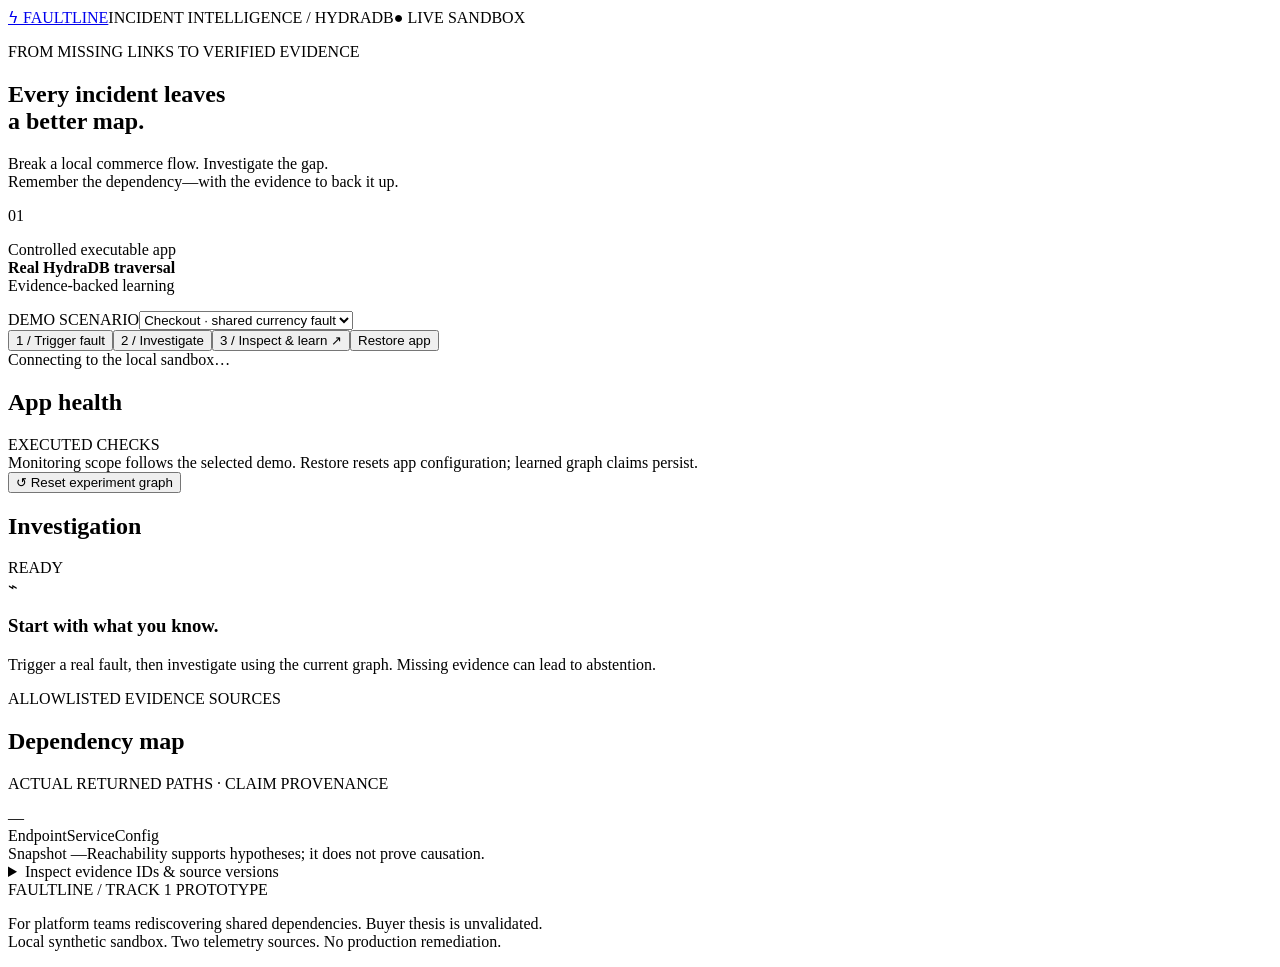
==== web/index.html @ 055523d1 "Build interactive incident demo and headless browser checks" ====
<!doctype html>
<html lang="en"><head><meta charset="utf-8"><meta name="viewport" content="width=device-width,initial-scale=1"><link rel="icon" href="data:,"><title>FAULTLINE — evidence changes the investigation</title><link rel="stylesheet" href="/style.css"></head>
<body><header><a class="brand" href="/" aria-label="Faultline home"><span class="mark">ϟ</span> FAULTLINE</a><span class="kicker">INCIDENT INTELLIGENCE / HYDRADB</span><span class="live" id="mode">● LIVE SANDBOX</span></header>
<main><section class="intro"><div><p class="eyebrow">FROM MISSING LINKS TO VERIFIED EVIDENCE</p><h1>Every incident leaves<br>a better map.</h1><p class="subtitle">Break a local commerce flow. Investigate the gap.<br>Remember the dependency—with the evidence to back it up.</p></div><aside class="scope"><span class="number">01</span><p>Controlled executable app<br><b>Real HydraDB traversal</b><br>Evidence-backed learning</p></aside></section>
<section class="toolbar" aria-label="Sandbox controls"><div class="scenario"><label for="scenario">DEMO SCENARIO</label><select id="scenario"><option value="demo-currency">Checkout · shared currency fault</option><option value="demo-transfer">Refunds · transfer incident</option><option value="demo-billing">All flows · billing fault</option><option value="demo-inventory">Checkout · inventory fault</option></select></div><button id="trigger">1 / Trigger fault</button><button id="diagnose">2 / Investigate</button><button id="learn" class="primary">3 / Inspect & learn <span>↗</span></button><button id="restore" class="quiet">Restore app</button></section>
<div id="notice" role="status" aria-live="polite">Connecting to the local sandbox…</div>
<section class="workspace"><aside class="panel health"><div class="panel-head"><h2>App health</h2><span class="tiny">EXECUTED CHECKS</span></div><div id="health"></div><div class="health-note">Monitoring scope follows the selected demo. Restore resets app configuration; learned graph claims persist.</div><button id="reset" class="reset">↺ Reset experiment graph</button></aside>
<section class="panel investigation"><div class="panel-head"><h2>Investigation</h2><span id="diagnosis-status" class="badge">READY</span></div><div id="diagnosis"><div class="empty"><span class="cross">⌁</span><h3>Start with what you know.</h3><p>Trigger a real fault, then investigate using the current graph. Missing evidence can lead to abstention.</p></div></div><div class="source-section"><p class="eyebrow">ALLOWLISTED EVIDENCE SOURCES</p><div id="sources"></div></div></section>
<section class="panel graph-panel"><div class="panel-head"><div><h2>Dependency map</h2><p class="tiny">ACTUAL RETURNED PATHS · CLAIM PROVENANCE</p></div><span id="graph-count" class="badge">—</span></div><div class="legend"><span><i class="endpoint"></i>Endpoint</span><span><i class="service"></i>Service</span><span><i class="config"></i>Config</span></div><div id="graph" role="img" aria-label="Dependency paths returned by HydraDB"></div><div class="graph-footer"><span id="manifest">Snapshot —</span><span>Reachability supports hypotheses; it does not prove causation.</span></div></section></section>
<section class="panel results" id="results-section" hidden><div class="panel-head"><div><p class="eyebrow">FROZEN PROTOCOL / V1</p><h2>Does the next investigation get better?</h2></div><button id="replay" class="quiet">Replay recorded development run ↗</button></div><div id="result-caption" class="subtitle"></div><div id="chart"></div><div id="result-legend" class="legend"></div><p id="ablation" class="health-note"></p></section>
<details class="panel evidence"><summary>Inspect evidence IDs & source versions</summary><pre id="evidence">No evidence loaded.</pre></details>
<footer><span>FAULTLINE / TRACK 1 PROTOTYPE</span><p>For platform teams rediscovering shared dependencies. Buyer thesis is unvalidated.<br>Local synthetic sandbox. Two telemetry sources. No production remediation.</p></footer></main><script src="/app.js"></script></body></html>
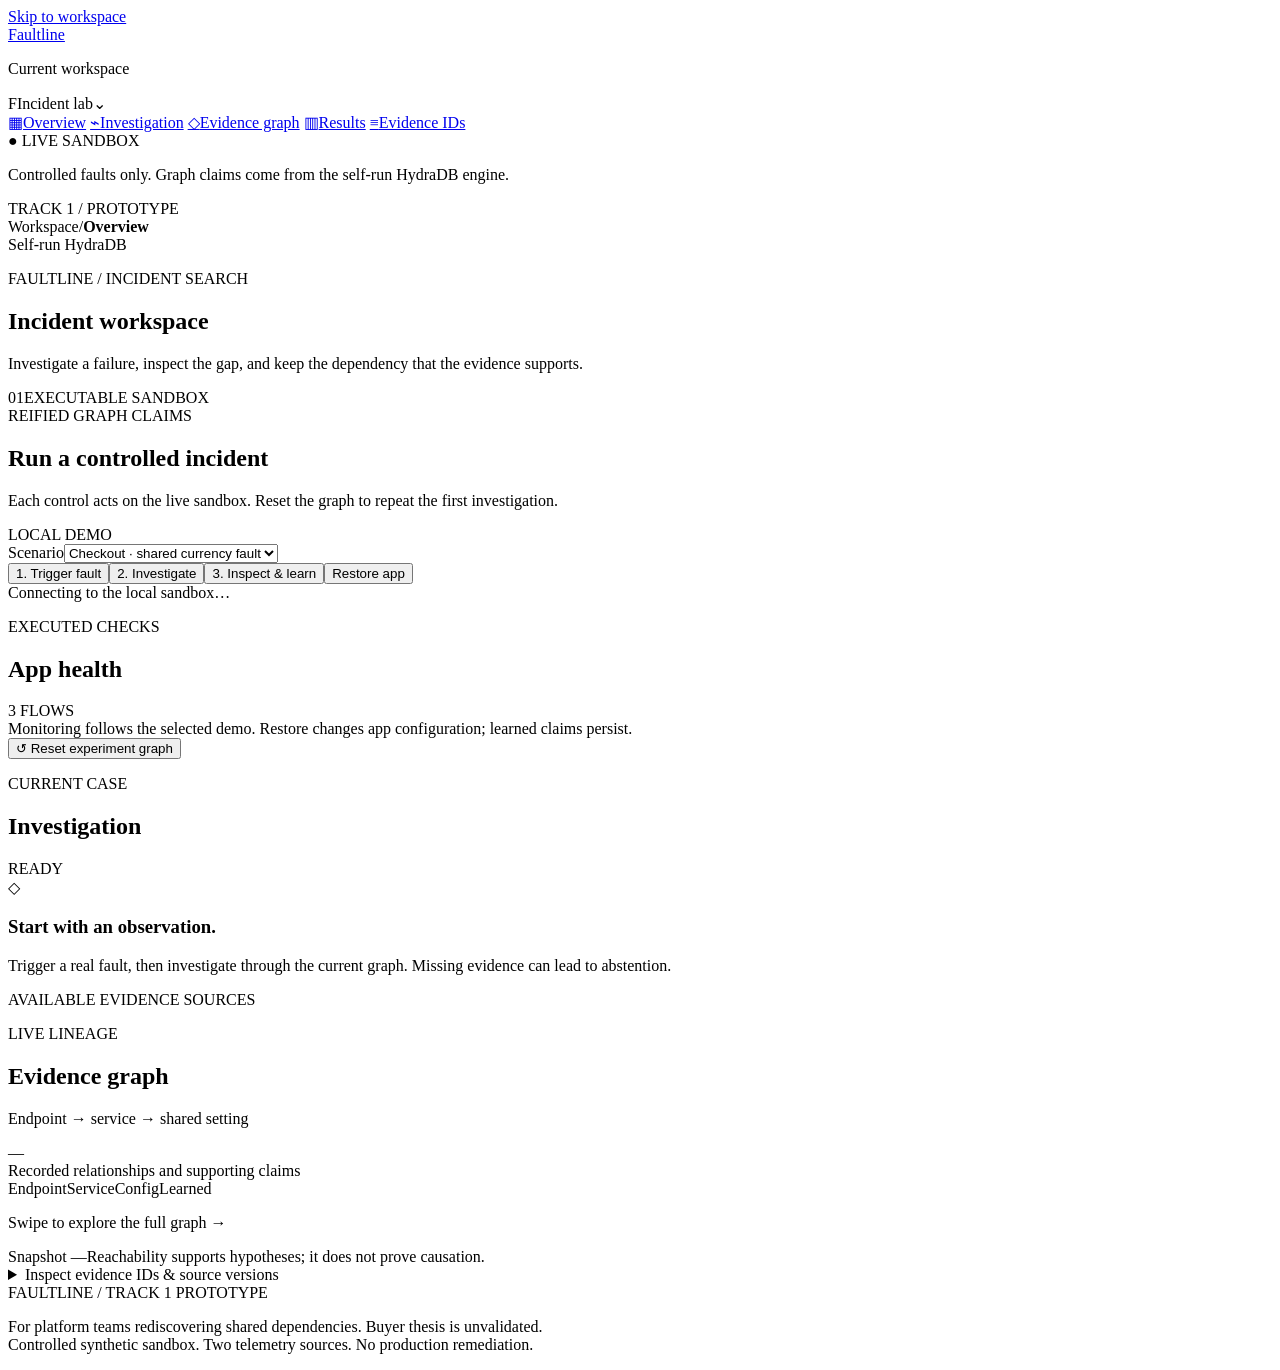
==== commit 87e22d31: "Adapt Origyn-inspired workspace layout for FAULTLINE" ====
--- a/web/index.html
+++ b/web/index.html
@@ -1,12 +1,47 @@
 <!doctype html>
-<html lang="en"><head><meta charset="utf-8"><meta name="viewport" content="width=device-width,initial-scale=1"><link rel="icon" href="data:,"><title>FAULTLINE — evidence changes the investigation</title><link rel="stylesheet" href="/style.css"></head>
-<body><header><a class="brand" href="/" aria-label="Faultline home"><span class="mark">ϟ</span> FAULTLINE</a><span class="kicker">INCIDENT INTELLIGENCE / HYDRADB</span><span class="live" id="mode">● LIVE SANDBOX</span></header>
-<main><section class="intro"><div><p class="eyebrow">FROM MISSING LINKS TO VERIFIED EVIDENCE</p><h1>Every incident leaves<br>a better map.</h1><p class="subtitle">Break a local commerce flow. Investigate the gap.<br>Remember the dependency—with the evidence to back it up.</p></div><aside class="scope"><span class="number">01</span><p>Controlled executable app<br><b>Real HydraDB traversal</b><br>Evidence-backed learning</p></aside></section>
-<section class="toolbar" aria-label="Sandbox controls"><div class="scenario"><label for="scenario">DEMO SCENARIO</label><select id="scenario"><option value="demo-currency">Checkout · shared currency fault</option><option value="demo-transfer">Refunds · transfer incident</option><option value="demo-billing">All flows · billing fault</option><option value="demo-inventory">Checkout · inventory fault</option></select></div><button id="trigger">1 / Trigger fault</button><button id="diagnose">2 / Investigate</button><button id="learn" class="primary">3 / Inspect & learn <span>↗</span></button><button id="restore" class="quiet">Restore app</button></section>
-<div id="notice" role="status" aria-live="polite">Connecting to the local sandbox…</div>
-<section class="workspace"><aside class="panel health"><div class="panel-head"><h2>App health</h2><span class="tiny">EXECUTED CHECKS</span></div><div id="health"></div><div class="health-note">Monitoring scope follows the selected demo. Restore resets app configuration; learned graph claims persist.</div><button id="reset" class="reset">↺ Reset experiment graph</button></aside>
-<section class="panel investigation"><div class="panel-head"><h2>Investigation</h2><span id="diagnosis-status" class="badge">READY</span></div><div id="diagnosis"><div class="empty"><span class="cross">⌁</span><h3>Start with what you know.</h3><p>Trigger a real fault, then investigate using the current graph. Missing evidence can lead to abstention.</p></div></div><div class="source-section"><p class="eyebrow">ALLOWLISTED EVIDENCE SOURCES</p><div id="sources"></div></div></section>
-<section class="panel graph-panel"><div class="panel-head"><div><h2>Dependency map</h2><p class="tiny">ACTUAL RETURNED PATHS · CLAIM PROVENANCE</p></div><span id="graph-count" class="badge">—</span></div><div class="legend"><span><i class="endpoint"></i>Endpoint</span><span><i class="service"></i>Service</span><span><i class="config"></i>Config</span></div><div id="graph" role="img" aria-label="Dependency paths returned by HydraDB"></div><div class="graph-footer"><span id="manifest">Snapshot —</span><span>Reachability supports hypotheses; it does not prove causation.</span></div></section></section>
-<section class="panel results" id="results-section" hidden><div class="panel-head"><div><p class="eyebrow">FROZEN PROTOCOL / V1</p><h2>Does the next investigation get better?</h2></div><button id="replay" class="quiet">Replay recorded development run ↗</button></div><div id="result-caption" class="subtitle"></div><div id="chart"></div><div id="result-legend" class="legend"></div><p id="ablation" class="health-note"></p></section>
-<details class="panel evidence"><summary>Inspect evidence IDs & source versions</summary><pre id="evidence">No evidence loaded.</pre></details>
-<footer><span>FAULTLINE / TRACK 1 PROTOTYPE</span><p>For platform teams rediscovering shared dependencies. Buyer thesis is unvalidated.<br>Local synthetic sandbox. Two telemetry sources. No production remediation.</p></footer></main><script src="/app.js"></script></body></html>
+<html lang="en">
+<head>
+  <meta charset="utf-8">
+  <meta name="viewport" content="width=device-width,initial-scale=1">
+  <link rel="icon" href="data:,">
+  <title>FAULTLINE · Incident workspace</title>
+  <link rel="stylesheet" href="/style.css">
+</head>
+<body>
+  <a class="skip-link" href="#overview">Skip to workspace</a>
+  <div class="shell">
+    <aside class="sidebar" aria-label="Workspace navigation">
+      <a class="identity" href="#overview" aria-label="Faultline workspace home"><span class="brand-symbol" aria-hidden="true"><span></span></span><span>Faultline</span></a>
+      <p class="workspace-label">Current workspace</p>
+      <div class="workspace-name"><span class="workspace-initial">F</span><span>Incident lab</span><span class="workspace-chevron">⌄</span></div>
+      <nav class="side-nav" aria-label="Sections">
+        <a class="nav-item active" href="#overview"><span class="nav-icon" aria-hidden="true">▦</span>Overview</a>
+        <a class="nav-item" href="#investigation-section"><span class="nav-icon" aria-hidden="true">⌁</span>Investigation</a>
+        <a class="nav-item" href="#graph-section"><span class="nav-icon" aria-hidden="true">◇</span>Evidence graph</a>
+        <a class="nav-item" href="#results-section"><span class="nav-icon" aria-hidden="true">▥</span>Results</a>
+        <a class="nav-item" href="#evidence-section"><span class="nav-icon" aria-hidden="true">≡</span>Evidence IDs</a>
+      </nav>
+      <div class="sidebar-bottom"><span id="mode" class="demo-label">● LIVE SANDBOX</span><p>Controlled faults only. Graph claims come from the self-run HydraDB engine.</p><span class="sidebar-foot">TRACK 1 / PROTOTYPE</span></div>
+    </aside>
+
+    <div class="app-main">
+      <header class="topbar"><div class="breadcrumbs"><span>Workspace</span><span class="separator">/</span><strong>Overview</strong></div><span class="engine-pill"><i></i> Self-run HydraDB</span></header>
+      <main class="content" id="overview">
+        <section class="page-heading" aria-labelledby="page-title"><div><p class="eyebrow">FAULTLINE / INCIDENT SEARCH</p><h1 id="page-title">Incident workspace</h1><p>Investigate a failure, inspect the gap, and keep the dependency that the evidence supports.</p></div><div class="heading-aside"><span class="aside-marker">01</span><span>EXECUTABLE SANDBOX<br>REIFIED GRAPH CLAIMS</span></div></section>
+
+        <section class="panel control-panel" aria-label="Sandbox controls"><div class="section-heading"><div><h2>Run a controlled incident</h2><p>Each control acts on the live sandbox. Reset the graph to repeat the first investigation.</p></div><span class="section-tag">LOCAL DEMO</span></div><div class="toolbar"><div class="scenario"><label for="scenario">Scenario</label><select id="scenario"><option value="demo-currency">Checkout · shared currency fault</option><option value="demo-transfer">Refunds · transfer incident</option><option value="demo-billing">All flows · billing fault</option><option value="demo-inventory">Checkout · inventory fault</option></select></div><div class="control-actions"><button id="trigger">1. Trigger fault</button><button id="diagnose">2. Investigate</button><button id="learn" class="primary">3. Inspect &amp; learn</button><button id="restore" class="quiet">Restore app</button></div></div><div id="notice" role="status" aria-live="polite">Connecting to the local sandbox…</div></section>
+
+        <section class="workspace" aria-label="Live investigation"><div class="investigation-column">
+          <section class="panel health" aria-labelledby="health-title"><div class="panel-head"><div><p class="eyebrow">EXECUTED CHECKS</p><h2 id="health-title">App health</h2></div><span class="status-small">3 FLOWS</span></div><div id="health"></div><div class="health-note">Monitoring follows the selected demo. Restore changes app configuration; learned claims persist.</div><button id="reset" class="reset">↺ Reset experiment graph</button></section>
+          <section class="panel investigation" id="investigation-section" aria-labelledby="investigation-title"><div class="panel-head"><div><p class="eyebrow">CURRENT CASE</p><h2 id="investigation-title">Investigation</h2></div><span id="diagnosis-status" class="badge">READY</span></div><div id="diagnosis"><div class="empty"><span class="empty-symbol" aria-hidden="true">◇</span><h3>Start with an observation.</h3><p>Trigger a real fault, then investigate through the current graph. Missing evidence can lead to abstention.</p></div></div><div class="source-section"><p class="eyebrow">AVAILABLE EVIDENCE SOURCES</p><div id="sources"></div></div></section>
+        </div><section class="panel graph-panel" id="graph-section" aria-labelledby="graph-title"><div class="panel-head"><div><p class="eyebrow">LIVE LINEAGE</p><h2 id="graph-title">Evidence graph</h2><p class="panel-subtitle">Endpoint → service → shared setting</p></div><span id="graph-count" class="badge">—</span></div><div class="graph-toolbar"><span>Recorded relationships and supporting claims</span><div class="legend"><span><i class="endpoint"></i>Endpoint</span><span><i class="service"></i>Service</span><span><i class="config"></i>Config</span><span><i class="learned"></i>Learned</span></div></div><p class="mobile-scroll-hint">Swipe to explore the full graph →</p><div id="graph" role="img" aria-label="Dependency paths returned by HydraDB"></div><div class="graph-footer"><span id="manifest">Snapshot —</span><span>Reachability supports hypotheses; it does not prove causation.</span></div></section></section>
+
+        <section class="panel results" id="results-section" aria-labelledby="results-title" hidden><div class="panel-head"><div><p class="eyebrow">FROZEN PROTOCOL / V1</p><h2 id="results-title">Measured improvement</h2><p class="panel-subtitle">Held-out top-1 diagnosis across six learning incidents</p></div><button id="replay" class="quiet">Replay recorded development run ↗</button></div><div id="result-caption" class="subtitle"></div><p class="mobile-scroll-hint">Swipe to see every learning round →</p><div id="chart"></div><div id="result-legend" class="legend"></div><p id="ablation" class="health-note"></p></section>
+        <details class="panel evidence" id="evidence-section"><summary>Inspect evidence IDs &amp; source versions</summary><pre id="evidence">No evidence loaded.</pre></details>
+        <footer><span>FAULTLINE / TRACK 1 PROTOTYPE</span><p>For platform teams rediscovering shared dependencies. Buyer thesis is unvalidated.<br>Controlled synthetic sandbox. Two telemetry sources. No production remediation.</p></footer>
+      </main>
+    </div>
+  </div>
+  <script src="/app.js"></script>
+</body>
+</html>
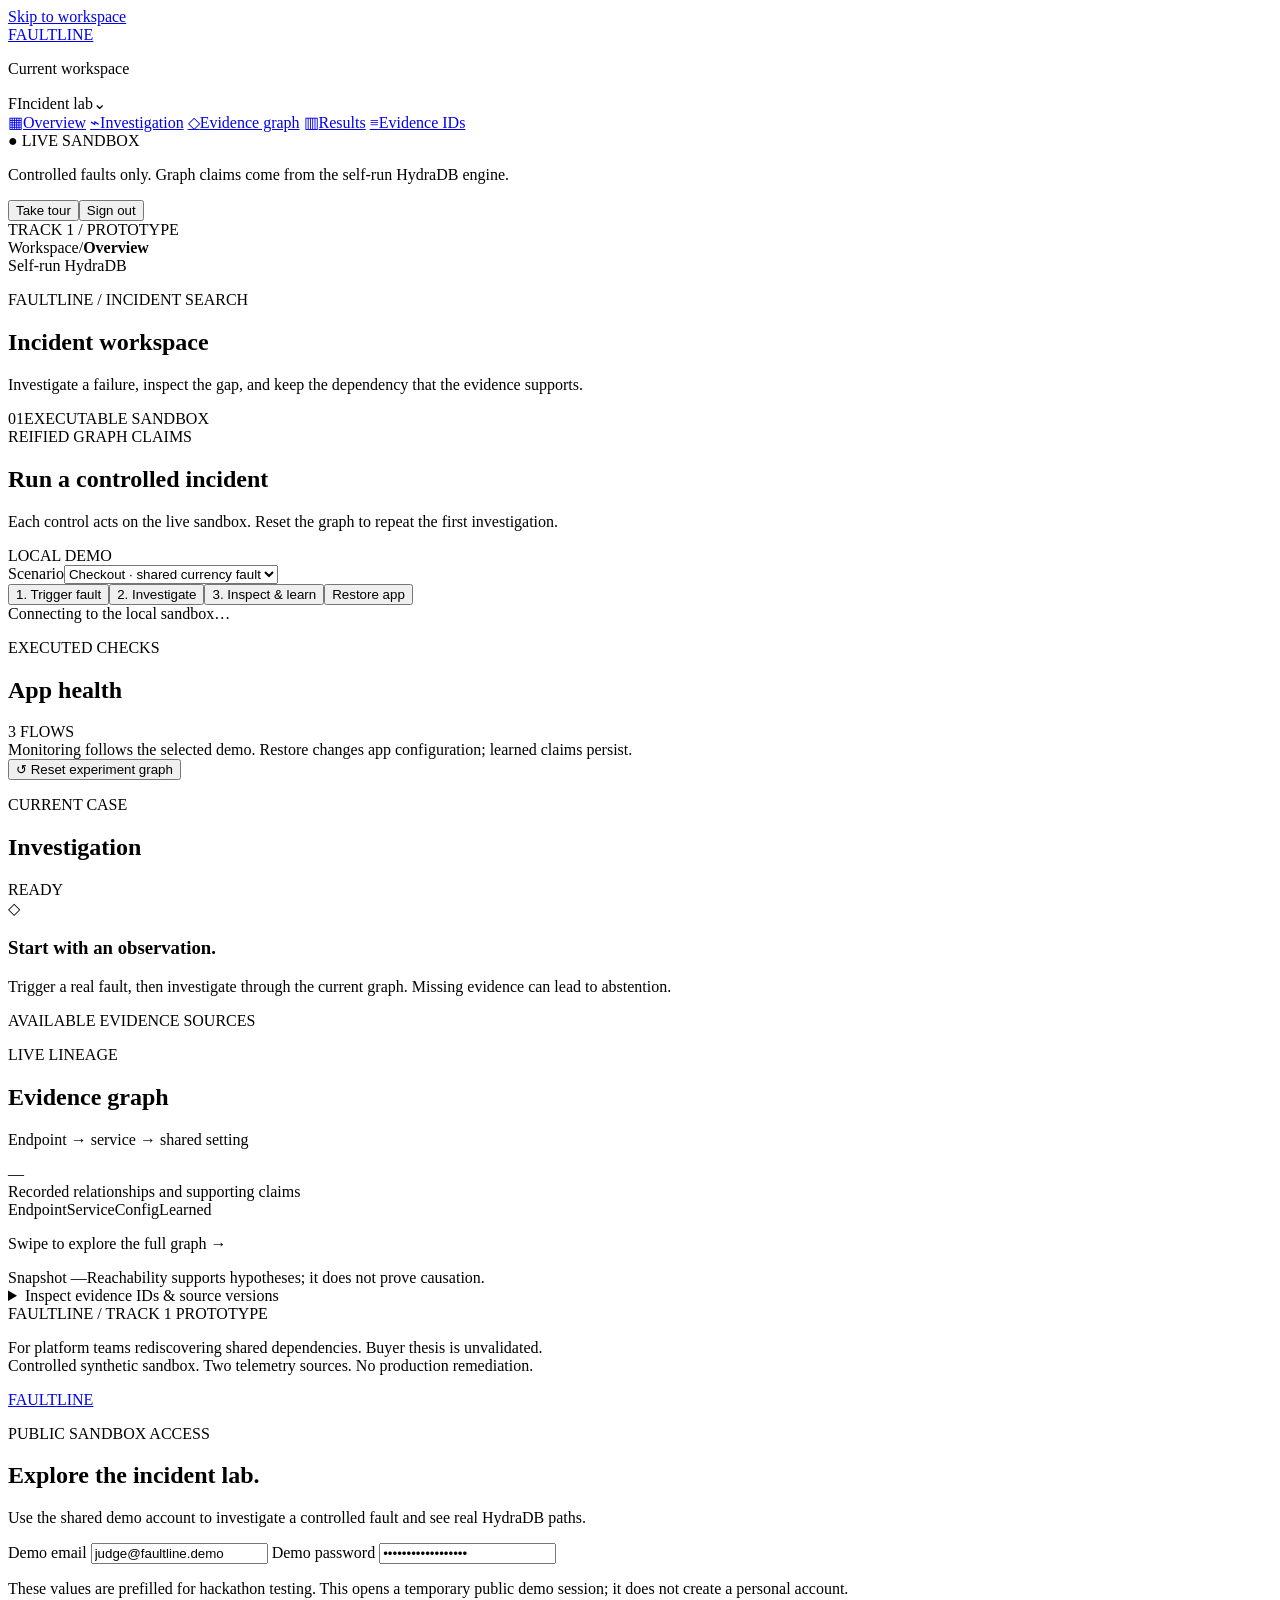
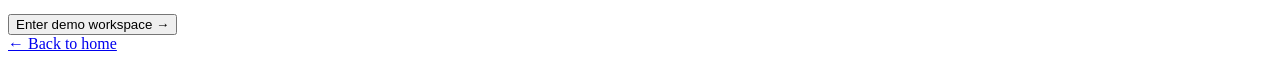
==== commit de73f4b9: "Add public demo entry, supplied branding, and guided tour" ====
--- a/web/index.html
+++ b/web/index.html
@@ -3,15 +3,15 @@
 <head>
   <meta charset="utf-8">
   <meta name="viewport" content="width=device-width,initial-scale=1">
-  <link rel="icon" href="data:,">
+  <link rel="icon" type="image/png" href="/faultline-logo.png">
   <title>FAULTLINE · Incident workspace</title>
   <link rel="stylesheet" href="/style.css">
 </head>
-<body>
+<body class="access-open">
   <a class="skip-link" href="#overview">Skip to workspace</a>
-  <div class="shell">
+  <div class="shell" inert>
     <aside class="sidebar" aria-label="Workspace navigation">
-      <a class="identity" href="#overview" aria-label="Faultline workspace home"><span class="brand-symbol" aria-hidden="true"><span></span></span><span>Faultline</span></a>
+      <a class="identity" href="/" aria-label="Faultline home"><span class="brand-logo" aria-hidden="true"></span><span class="brand-wordmark">FAULT<span>LINE</span></span></a>
       <p class="workspace-label">Current workspace</p>
       <div class="workspace-name"><span class="workspace-initial">F</span><span>Incident lab</span><span class="workspace-chevron">⌄</span></div>
       <nav class="side-nav" aria-label="Sections">
@@ -21,7 +21,7 @@
         <a class="nav-item" href="#results-section"><span class="nav-icon" aria-hidden="true">▥</span>Results</a>
         <a class="nav-item" href="#evidence-section"><span class="nav-icon" aria-hidden="true">≡</span>Evidence IDs</a>
       </nav>
-      <div class="sidebar-bottom"><span id="mode" class="demo-label">● LIVE SANDBOX</span><p>Controlled faults only. Graph claims come from the self-run HydraDB engine.</p><span class="sidebar-foot">TRACK 1 / PROTOTYPE</span></div>
+      <div class="sidebar-bottom"><span id="mode" class="demo-label">● LIVE SANDBOX</span><p>Controlled faults only. Graph claims come from the self-run HydraDB engine.</p><div class="demo-tools"><button id="take-tour" type="button">Take tour</button><button id="signout" type="button">Sign out</button></div><span class="sidebar-foot">TRACK 1 / PROTOTYPE</span></div>
     </aside>
 
     <div class="app-main">
@@ -42,6 +42,35 @@
       </main>
     </div>
   </div>
+  <div id="demo-gate" class="demo-gate" role="dialog" aria-modal="true" aria-labelledby="demo-gate-title">
+    <div class="demo-gate-card">
+      <a class="brand" href="/" aria-label="Faultline home"><span class="brand-logo" aria-hidden="true"></span><span class="brand-wordmark">FAULT<span>LINE</span></span></a>
+      <p class="eyebrow">PUBLIC SANDBOX ACCESS</p>
+      <h2 id="demo-gate-title">Explore the incident lab.</h2>
+      <p>Use the shared demo account to investigate a controlled fault and see real HydraDB paths.</p>
+      <form id="demo-form">
+        <label for="demo-email">Demo email</label>
+        <input id="demo-email" name="email" type="email" value="judge@faultline.demo" autocomplete="off" required>
+        <label for="demo-password">Demo password</label>
+        <input id="demo-password" name="password" type="password" value="FaultlineDemo2026!" autocomplete="off" required>
+        <p class="demo-credentials-note">These values are prefilled for hackathon testing. This opens a temporary public demo session; it does not create a personal account.</p>
+        <p id="demo-error" class="demo-error" role="alert" hidden></p>
+        <button type="submit">Enter demo workspace <span aria-hidden="true">→</span></button>
+      </form>
+      <a class="demo-back" href="/">← Back to home</a>
+    </div>
+  </div>
+  <div id="tour" class="tour" role="dialog" aria-modal="true" aria-labelledby="tour-title" hidden>
+    <div id="tour-shade" class="tour-shade"></div>
+    <div id="tour-highlight" class="tour-highlight" aria-hidden="true"></div>
+    <div id="tour-card" class="tour-card">
+      <p id="tour-progress" class="eyebrow"></p>
+      <h2 id="tour-title"></h2>
+      <p id="tour-description"></p>
+      <div class="tour-actions"><button id="tour-skip" type="button">Skip tour</button><button id="tour-back" type="button">Back</button><button id="tour-next" type="button">Next</button></div>
+    </div>
+  </div>
+  <script src="/onboarding.js"></script>
   <script src="/app.js"></script>
 </body>
 </html>
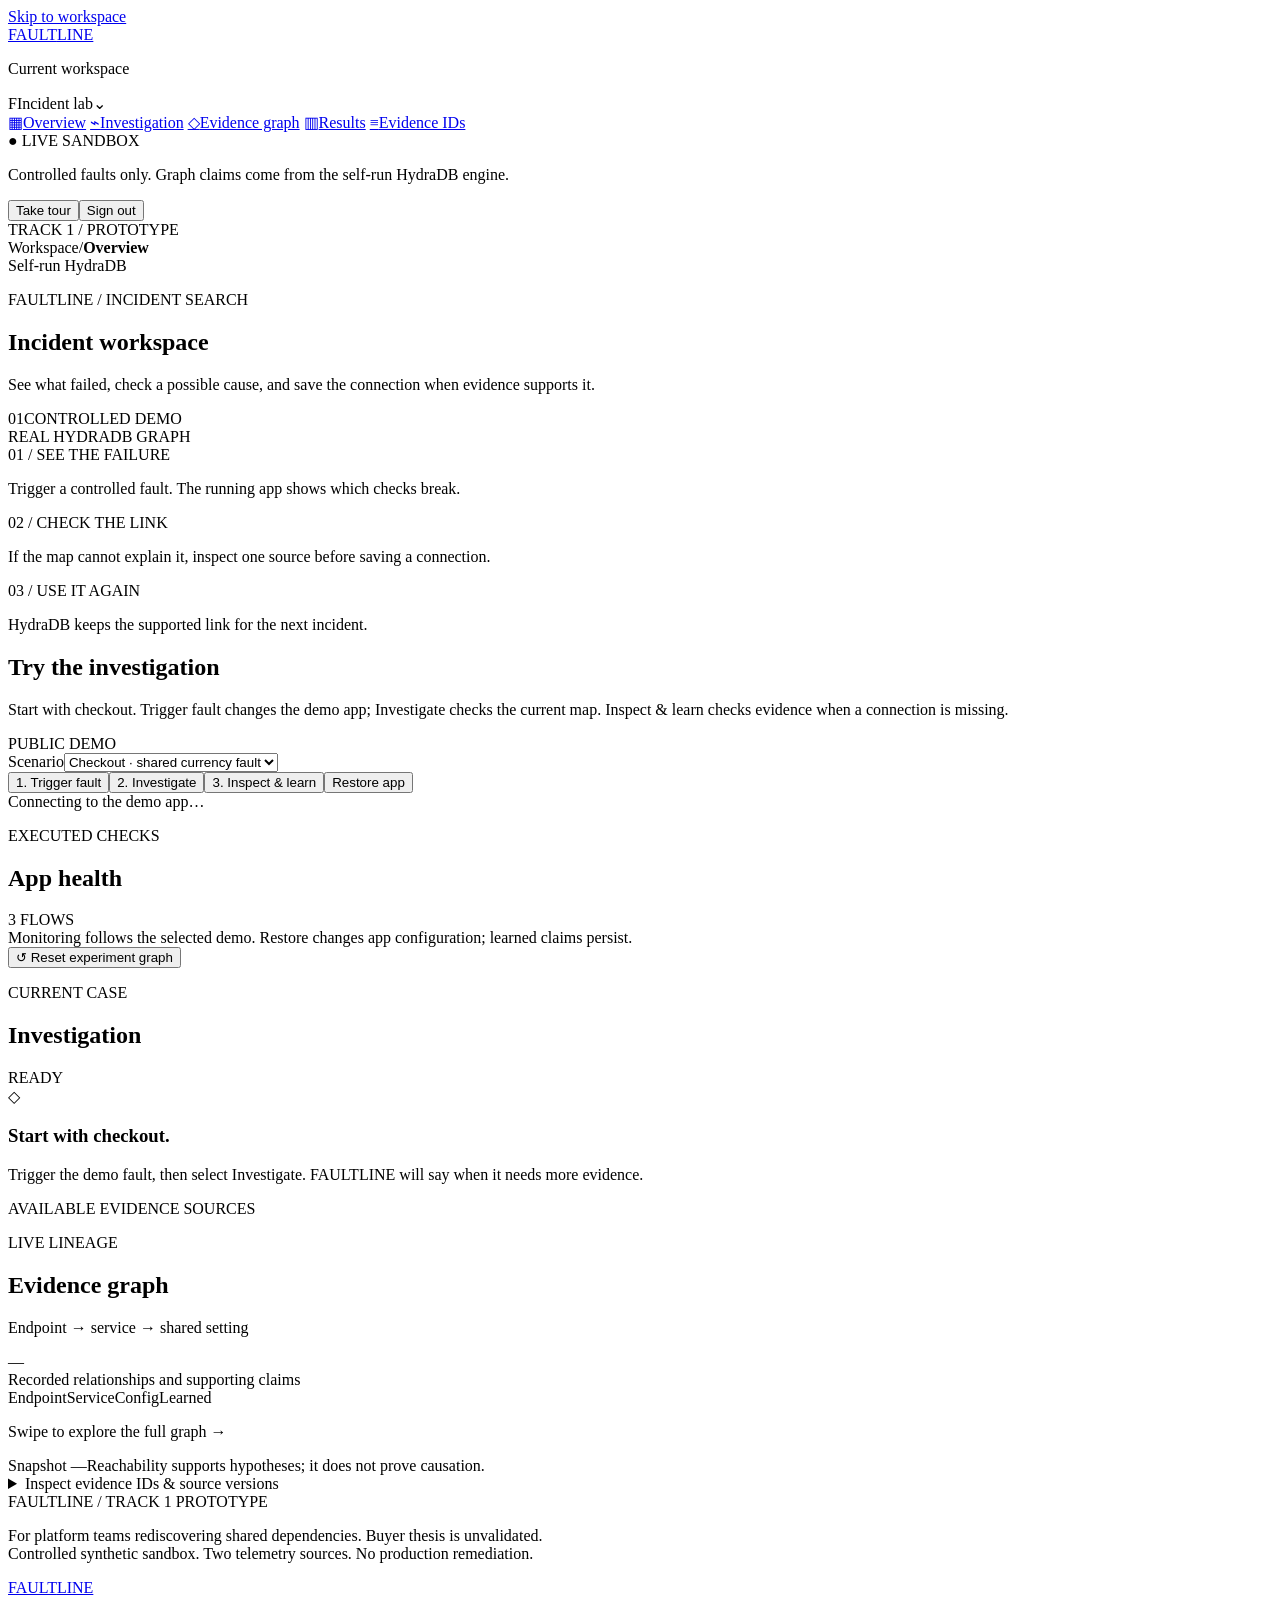
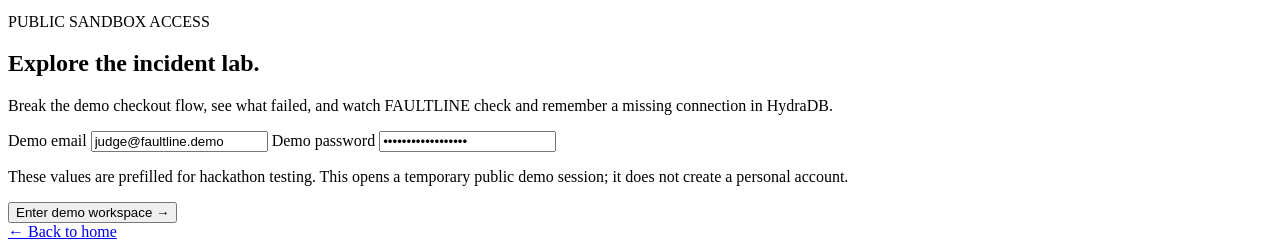
==== commit be62307f: "Clarify the incident-to-evidence journey in the demo" ====
--- a/web/index.html
+++ b/web/index.html
@@ -27,13 +27,15 @@
     <div class="app-main">
       <header class="topbar"><div class="breadcrumbs"><span>Workspace</span><span class="separator">/</span><strong>Overview</strong></div><span class="engine-pill"><i></i> Self-run HydraDB</span></header>
       <main class="content" id="overview">
-        <section class="page-heading" aria-labelledby="page-title"><div><p class="eyebrow">FAULTLINE / INCIDENT SEARCH</p><h1 id="page-title">Incident workspace</h1><p>Investigate a failure, inspect the gap, and keep the dependency that the evidence supports.</p></div><div class="heading-aside"><span class="aside-marker">01</span><span>EXECUTABLE SANDBOX<br>REIFIED GRAPH CLAIMS</span></div></section>
+        <section class="page-heading" aria-labelledby="page-title"><div><p class="eyebrow">FAULTLINE / INCIDENT SEARCH</p><h1 id="page-title">Incident workspace</h1><p>See what failed, check a possible cause, and save the connection when evidence supports it.</p></div><div class="heading-aside"><span class="aside-marker">01</span><span>CONTROLLED DEMO<br>REAL HYDRADB GRAPH</span></div></section>
 
-        <section class="panel control-panel" aria-label="Sandbox controls"><div class="section-heading"><div><h2>Run a controlled incident</h2><p>Each control acts on the live sandbox. Reset the graph to repeat the first investigation.</p></div><span class="section-tag">LOCAL DEMO</span></div><div class="toolbar"><div class="scenario"><label for="scenario">Scenario</label><select id="scenario"><option value="demo-currency">Checkout · shared currency fault</option><option value="demo-transfer">Refunds · transfer incident</option><option value="demo-billing">All flows · billing fault</option><option value="demo-inventory">Checkout · inventory fault</option></select></div><div class="control-actions"><button id="trigger">1. Trigger fault</button><button id="diagnose">2. Investigate</button><button id="learn" class="primary">3. Inspect &amp; learn</button><button id="restore" class="quiet">Restore app</button></div></div><div id="notice" role="status" aria-live="polite">Connecting to the local sandbox…</div></section>
+        <section class="solution-story" aria-label="How Faultline solves the problem"><div><span>01 / SEE THE FAILURE</span><p>Trigger a controlled fault. The running app shows which checks break.</p></div><div><span>02 / CHECK THE LINK</span><p>If the map cannot explain it, inspect one source before saving a connection.</p></div><div><span>03 / USE IT AGAIN</span><p>HydraDB keeps the supported link for the next incident.</p></div></section>
+
+        <section class="panel control-panel" aria-label="Sandbox controls"><div class="section-heading"><div><h2>Try the investigation</h2><p>Start with checkout. Trigger fault changes the demo app; Investigate checks the current map. Inspect &amp; learn checks evidence when a connection is missing.</p></div><span class="section-tag">PUBLIC DEMO</span></div><div class="toolbar"><div class="scenario"><label for="scenario">Scenario</label><select id="scenario"><option value="demo-currency">Checkout · shared currency fault</option><option value="demo-transfer">Refunds · transfer incident</option><option value="demo-billing">All flows · billing fault</option><option value="demo-inventory">Checkout · inventory fault</option></select></div><div class="control-actions"><button id="trigger">1. Trigger fault</button><button id="diagnose">2. Investigate</button><button id="learn" class="primary">3. Inspect &amp; learn</button><button id="restore" class="quiet">Restore app</button></div></div><div id="notice" role="status" aria-live="polite">Connecting to the demo app…</div></section>
 
         <section class="workspace" aria-label="Live investigation"><div class="investigation-column">
           <section class="panel health" aria-labelledby="health-title"><div class="panel-head"><div><p class="eyebrow">EXECUTED CHECKS</p><h2 id="health-title">App health</h2></div><span class="status-small">3 FLOWS</span></div><div id="health"></div><div class="health-note">Monitoring follows the selected demo. Restore changes app configuration; learned claims persist.</div><button id="reset" class="reset">↺ Reset experiment graph</button></section>
-          <section class="panel investigation" id="investigation-section" aria-labelledby="investigation-title"><div class="panel-head"><div><p class="eyebrow">CURRENT CASE</p><h2 id="investigation-title">Investigation</h2></div><span id="diagnosis-status" class="badge">READY</span></div><div id="diagnosis"><div class="empty"><span class="empty-symbol" aria-hidden="true">◇</span><h3>Start with an observation.</h3><p>Trigger a real fault, then investigate through the current graph. Missing evidence can lead to abstention.</p></div></div><div class="source-section"><p class="eyebrow">AVAILABLE EVIDENCE SOURCES</p><div id="sources"></div></div></section>
+          <section class="panel investigation" id="investigation-section" aria-labelledby="investigation-title"><div class="panel-head"><div><p class="eyebrow">CURRENT CASE</p><h2 id="investigation-title">Investigation</h2></div><span id="diagnosis-status" class="badge">READY</span></div><div id="diagnosis"><div class="empty"><span class="empty-symbol" aria-hidden="true">◇</span><h3>Start with checkout.</h3><p>Trigger the demo fault, then select Investigate. FAULTLINE will say when it needs more evidence.</p></div></div><div class="source-section"><p class="eyebrow">AVAILABLE EVIDENCE SOURCES</p><div id="sources"></div></div></section>
         </div><section class="panel graph-panel" id="graph-section" aria-labelledby="graph-title"><div class="panel-head"><div><p class="eyebrow">LIVE LINEAGE</p><h2 id="graph-title">Evidence graph</h2><p class="panel-subtitle">Endpoint → service → shared setting</p></div><span id="graph-count" class="badge">—</span></div><div class="graph-toolbar"><span>Recorded relationships and supporting claims</span><div class="legend"><span><i class="endpoint"></i>Endpoint</span><span><i class="service"></i>Service</span><span><i class="config"></i>Config</span><span><i class="learned"></i>Learned</span></div></div><p class="mobile-scroll-hint">Swipe to explore the full graph →</p><div id="graph" role="img" aria-label="Dependency paths returned by HydraDB"></div><div class="graph-footer"><span id="manifest">Snapshot —</span><span>Reachability supports hypotheses; it does not prove causation.</span></div></section></section>
 
         <section class="panel results" id="results-section" aria-labelledby="results-title" hidden><div class="panel-head"><div><p class="eyebrow">FROZEN PROTOCOL / V1</p><h2 id="results-title">Measured improvement</h2><p class="panel-subtitle">Held-out top-1 diagnosis across six learning incidents</p></div><button id="replay" class="quiet">Replay recorded development run ↗</button></div><div id="result-caption" class="subtitle"></div><p class="mobile-scroll-hint">Swipe to see every learning round →</p><div id="chart"></div><div id="result-legend" class="legend"></div><p id="ablation" class="health-note"></p></section>
@@ -47,7 +49,7 @@
       <a class="brand" href="/" aria-label="Faultline home"><span class="brand-logo" aria-hidden="true"></span><span class="brand-wordmark">FAULT<span>LINE</span></span></a>
       <p class="eyebrow">PUBLIC SANDBOX ACCESS</p>
       <h2 id="demo-gate-title">Explore the incident lab.</h2>
-      <p>Use the shared demo account to investigate a controlled fault and see real HydraDB paths.</p>
+      <p>Break the demo checkout flow, see what failed, and watch FAULTLINE check and remember a missing connection in HydraDB.</p>
       <form id="demo-form">
         <label for="demo-email">Demo email</label>
         <input id="demo-email" name="email" type="email" value="judge@faultline.demo" autocomplete="off" required>
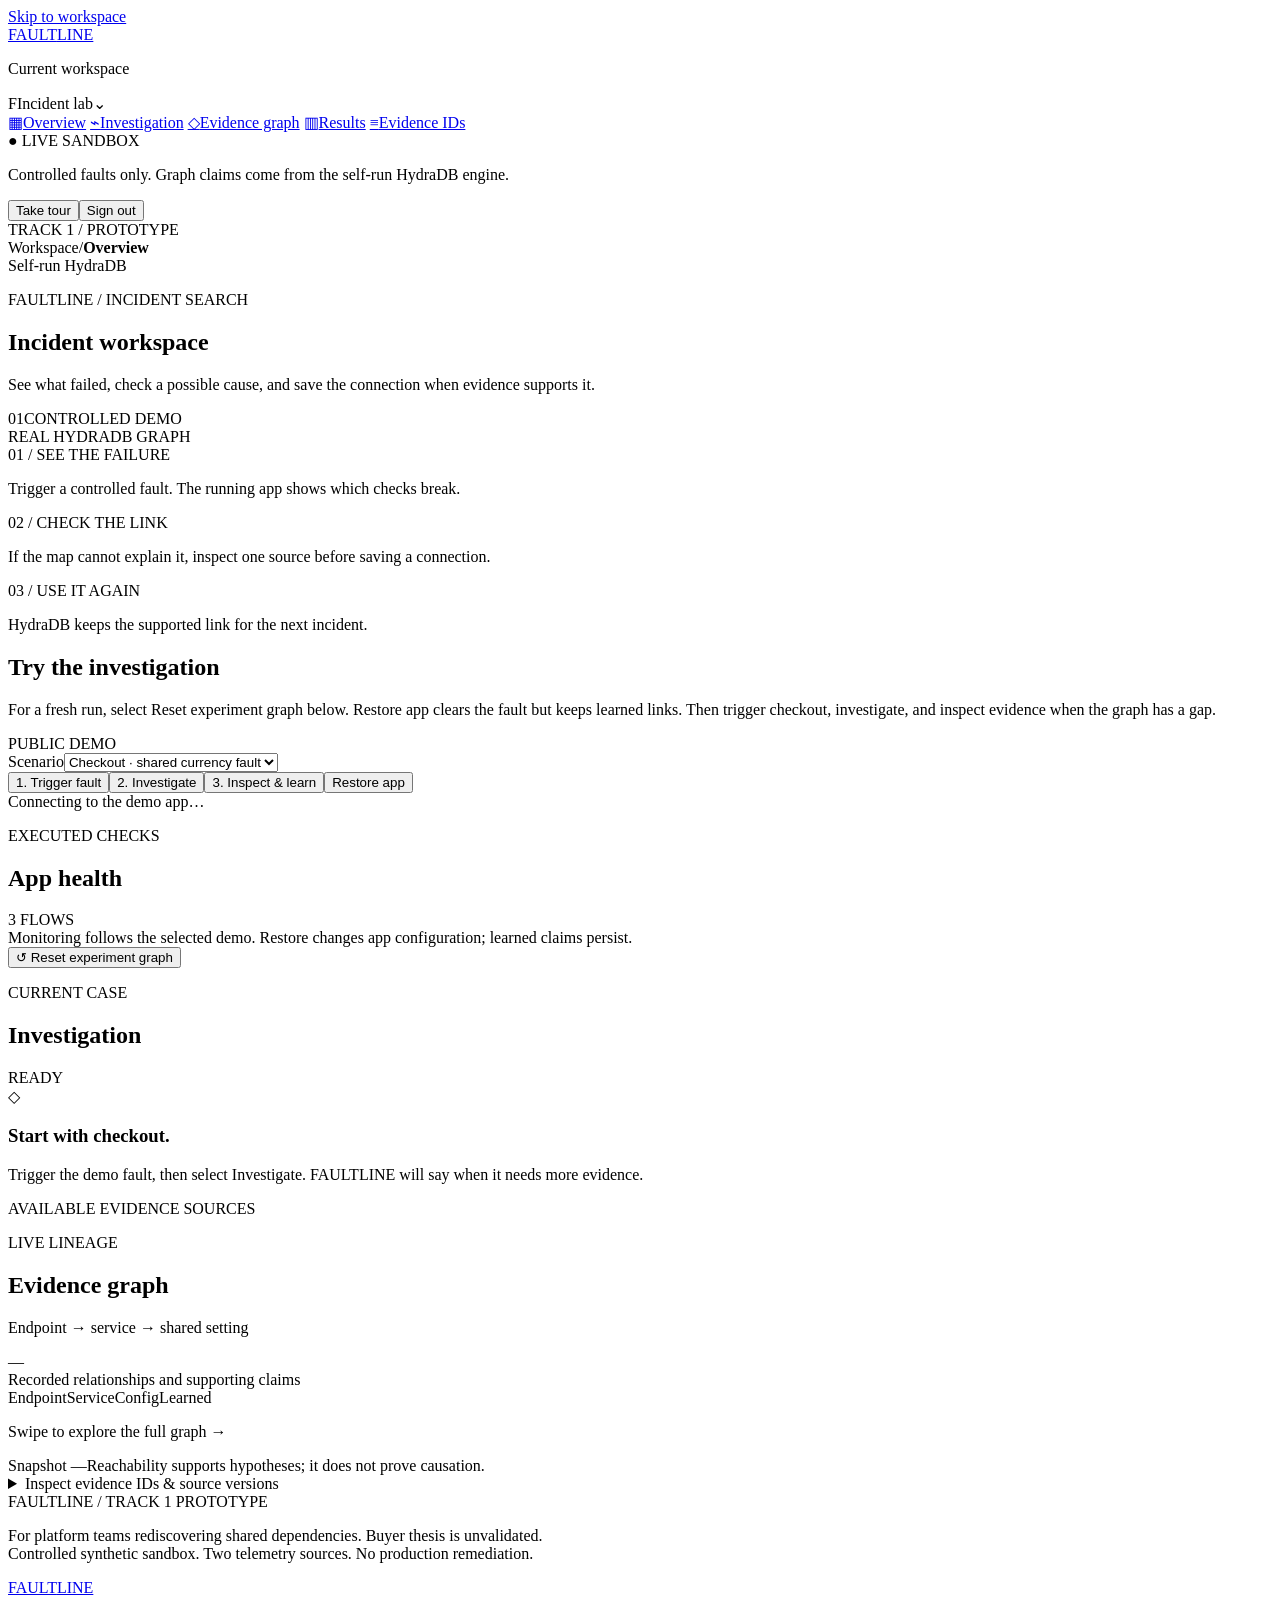
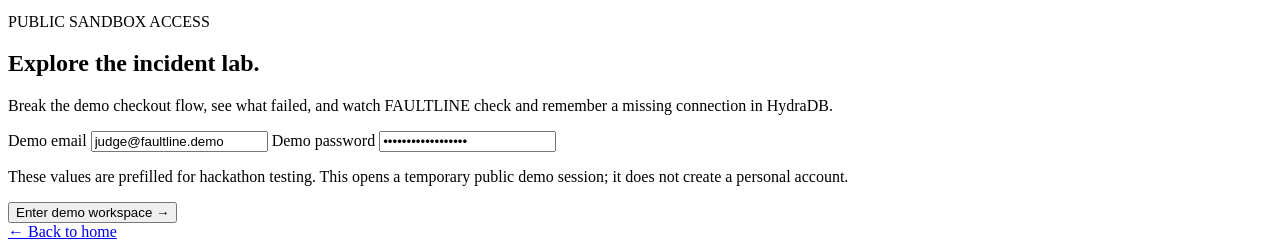
==== commit 9652de94: "Clarify fresh demo reset and learned graph behavior" ====
--- a/web/index.html
+++ b/web/index.html
@@ -31,7 +31,7 @@
 
         <section class="solution-story" aria-label="How Faultline solves the problem"><div><span>01 / SEE THE FAILURE</span><p>Trigger a controlled fault. The running app shows which checks break.</p></div><div><span>02 / CHECK THE LINK</span><p>If the map cannot explain it, inspect one source before saving a connection.</p></div><div><span>03 / USE IT AGAIN</span><p>HydraDB keeps the supported link for the next incident.</p></div></section>
 
-        <section class="panel control-panel" aria-label="Sandbox controls"><div class="section-heading"><div><h2>Try the investigation</h2><p>Start with checkout. Trigger fault changes the demo app; Investigate checks the current map. Inspect &amp; learn checks evidence when a connection is missing.</p></div><span class="section-tag">PUBLIC DEMO</span></div><div class="toolbar"><div class="scenario"><label for="scenario">Scenario</label><select id="scenario"><option value="demo-currency">Checkout · shared currency fault</option><option value="demo-transfer">Refunds · transfer incident</option><option value="demo-billing">All flows · billing fault</option><option value="demo-inventory">Checkout · inventory fault</option></select></div><div class="control-actions"><button id="trigger">1. Trigger fault</button><button id="diagnose">2. Investigate</button><button id="learn" class="primary">3. Inspect &amp; learn</button><button id="restore" class="quiet">Restore app</button></div></div><div id="notice" role="status" aria-live="polite">Connecting to the demo app…</div></section>
+        <section class="panel control-panel" aria-label="Sandbox controls"><div class="section-heading"><div><h2>Try the investigation</h2><p>For a fresh run, select Reset experiment graph below. Restore app clears the fault but keeps learned links. Then trigger checkout, investigate, and inspect evidence when the graph has a gap.</p></div><span class="section-tag">PUBLIC DEMO</span></div><div class="toolbar"><div class="scenario"><label for="scenario">Scenario</label><select id="scenario"><option value="demo-currency">Checkout · shared currency fault</option><option value="demo-transfer">Refunds · transfer incident</option><option value="demo-billing">All flows · billing fault</option><option value="demo-inventory">Checkout · inventory fault</option></select></div><div class="control-actions"><button id="trigger">1. Trigger fault</button><button id="diagnose">2. Investigate</button><button id="learn" class="primary">3. Inspect &amp; learn</button><button id="restore" class="quiet">Restore app</button></div></div><div id="notice" role="status" aria-live="polite">Connecting to the demo app…</div></section>
 
         <section class="workspace" aria-label="Live investigation"><div class="investigation-column">
           <section class="panel health" aria-labelledby="health-title"><div class="panel-head"><div><p class="eyebrow">EXECUTED CHECKS</p><h2 id="health-title">App health</h2></div><span class="status-small">3 FLOWS</span></div><div id="health"></div><div class="health-note">Monitoring follows the selected demo. Restore changes app configuration; learned claims persist.</div><button id="reset" class="reset">↺ Reset experiment graph</button></section>
